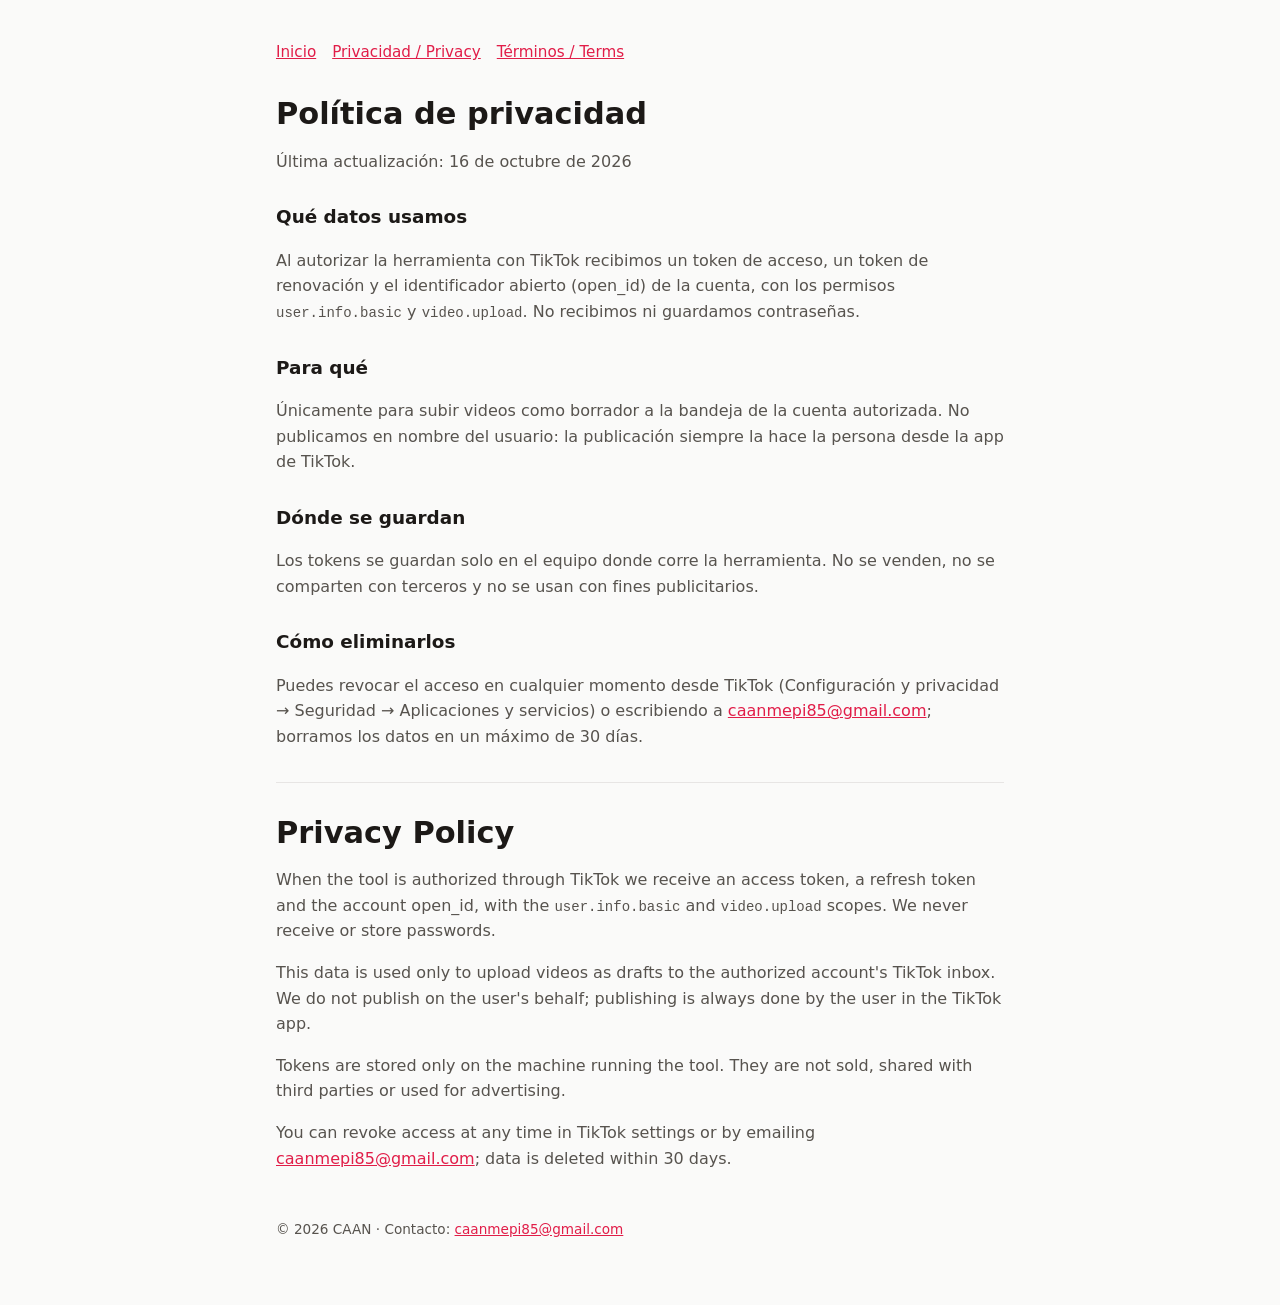
==== privacy.html @ 2ecfc0f5 "Add files via upload" ====
<!doctype html><html lang="es"><head><meta charset="utf-8"><meta name="viewport" content="width=device-width,initial-scale=1">
<title>Política de privacidad</title><link rel="stylesheet" href="/estilo.css"></head>
<body><main><nav><a href="/">Inicio</a><a href="/privacy.html">Privacidad / Privacy</a><a href="/terms.html">Términos / Terms</a></nav>
<h1>Política de privacidad</h1><p>Última actualización: 16 de octubre de 2026</p>
<h2>Qué datos usamos</h2><p>Al autorizar la herramienta con TikTok recibimos un token de acceso, un token de renovación y el identificador abierto (open_id) de la cuenta, con los permisos <code>user.info.basic</code> y <code>video.upload</code>. No recibimos ni guardamos contraseñas.</p>
<h2>Para qué</h2><p>Únicamente para subir videos como borrador a la bandeja de la cuenta autorizada. No publicamos en nombre del usuario: la publicación siempre la hace la persona desde la app de TikTok.</p>
<h2>Dónde se guardan</h2><p>Los tokens se guardan solo en el equipo donde corre la herramienta. No se venden, no se comparten con terceros y no se usan con fines publicitarios.</p>
<h2>Cómo eliminarlos</h2><p>Puedes revocar el acceso en cualquier momento desde TikTok (Configuración y privacidad → Seguridad → Aplicaciones y servicios) o escribiendo a <a href="mailto:caanmepi85@gmail.com">caanmepi85@gmail.com</a>; borramos los datos en un máximo de 30 días.</p>
<hr><h1 lang="en">Privacy Policy</h1><div lang="en">
<p>When the tool is authorized through TikTok we receive an access token, a refresh token and the account open_id, with the <code>user.info.basic</code> and <code>video.upload</code> scopes. We never receive or store passwords.</p>
<p>This data is used only to upload videos as drafts to the authorized account's TikTok inbox. We do not publish on the user's behalf; publishing is always done by the user in the TikTok app.</p>
<p>Tokens are stored only on the machine running the tool. They are not sold, shared with third parties or used for advertising.</p>
<p>You can revoke access at any time in TikTok settings or by emailing <a href="mailto:caanmepi85@gmail.com">caanmepi85@gmail.com</a>; data is deleted within 30 days.</p></div>
<footer>© 2026 CAAN · Contacto: <a href="mailto:caanmepi85@gmail.com">caanmepi85@gmail.com</a></footer></main></body></html>
---- estilo.css ----
:root{--bg:#fafaf9;--tx:#1c1917;--mut:#57534e;--ac:#e11d48;--card:#fff;--br:#e7e5e4}
@media (prefers-color-scheme:dark){:root{--bg:#1c1917;--tx:#f5f5f4;--mut:#a8a29e;--card:#292524;--br:#44403c}}
*{box-sizing:border-box}body{margin:0;background:var(--bg);color:var(--tx);font:16px/1.6 system-ui,-apple-system,"Segoe UI",sans-serif}
main{max-width:760px;margin:0 auto;padding:40px 16px 64px}h1{font-size:1.9rem;line-height:1.2;margin:0 0 8px}h2{font-size:1.15rem;margin:28px 0 6px}
p,li{color:var(--mut)}a{color:var(--ac)}nav{display:flex;gap:16px;flex-wrap:wrap;margin-bottom:32px;font-size:.95rem}
.card{background:var(--card);border:1px solid var(--br);border-radius:12px;padding:20px;margin:16px 0}
code,textarea{font:14px ui-monospace,Consolas,monospace}textarea{width:100%;min-height:110px;padding:10px;border-radius:8px;border:1px solid var(--br);background:var(--bg);color:var(--tx)}
button{background:var(--ac);color:#fff;border:0;border-radius:8px;padding:10px 18px;font-size:1rem;cursor:pointer;margin-top:10px}
footer{margin-top:48px;font-size:.85rem;color:var(--mut)}hr{border:0;border-top:1px solid var(--br);margin:32px 0}
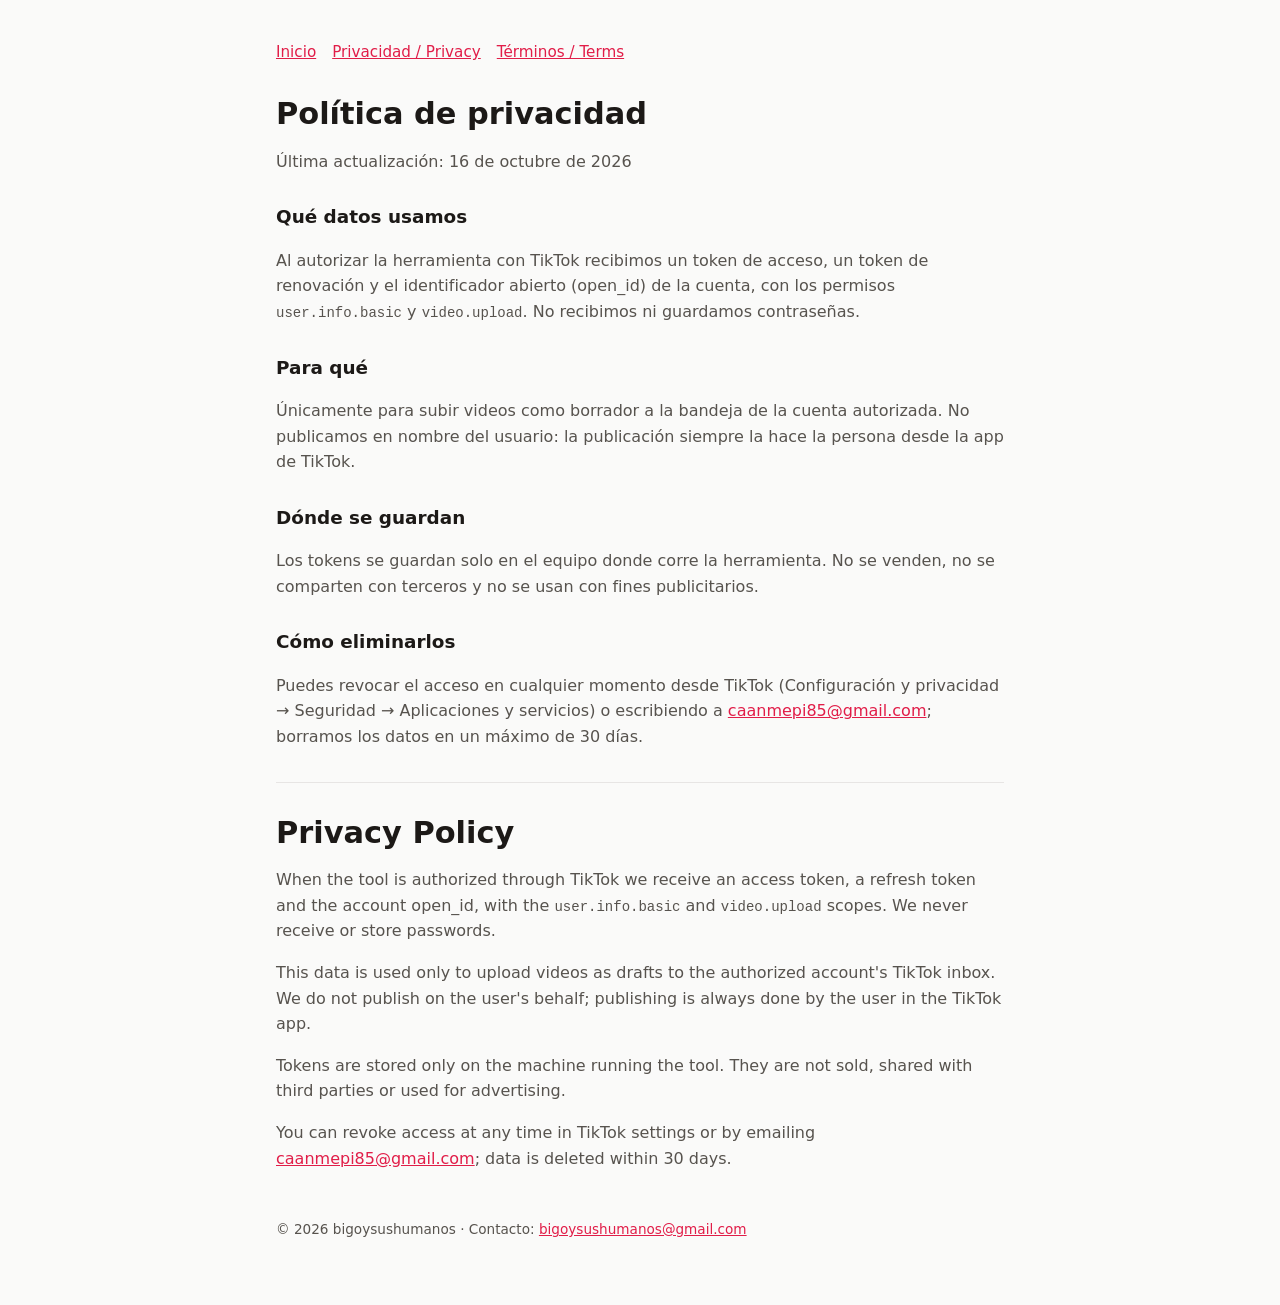
==== commit b6e9a1c0: "Update privacy.html bigo" ====
--- a/privacy.html
+++ b/privacy.html
@@ -5,10 +5,10 @@
 <h2>Qué datos usamos</h2><p>Al autorizar la herramienta con TikTok recibimos un token de acceso, un token de renovación y el identificador abierto (open_id) de la cuenta, con los permisos <code>user.info.basic</code> y <code>video.upload</code>. No recibimos ni guardamos contraseñas.</p>
 <h2>Para qué</h2><p>Únicamente para subir videos como borrador a la bandeja de la cuenta autorizada. No publicamos en nombre del usuario: la publicación siempre la hace la persona desde la app de TikTok.</p>
 <h2>Dónde se guardan</h2><p>Los tokens se guardan solo en el equipo donde corre la herramienta. No se venden, no se comparten con terceros y no se usan con fines publicitarios.</p>
-<h2>Cómo eliminarlos</h2><p>Puedes revocar el acceso en cualquier momento desde TikTok (Configuración y privacidad → Seguridad → Aplicaciones y servicios) o escribiendo a <a href="mailto:caanmepi85@gmail.com">caanmepi85@gmail.com</a>; borramos los datos en un máximo de 30 días.</p>
+<h2>Cómo eliminarlos</h2><p>Puedes revocar el acceso en cualquier momento desde TikTok (Configuración y privacidad → Seguridad → Aplicaciones y servicios) o escribiendo a <a href="mailto:bigoysushumanos@gmail.com">caanmepi85@gmail.com</a>; borramos los datos en un máximo de 30 días.</p>
 <hr><h1 lang="en">Privacy Policy</h1><div lang="en">
 <p>When the tool is authorized through TikTok we receive an access token, a refresh token and the account open_id, with the <code>user.info.basic</code> and <code>video.upload</code> scopes. We never receive or store passwords.</p>
 <p>This data is used only to upload videos as drafts to the authorized account's TikTok inbox. We do not publish on the user's behalf; publishing is always done by the user in the TikTok app.</p>
 <p>Tokens are stored only on the machine running the tool. They are not sold, shared with third parties or used for advertising.</p>
-<p>You can revoke access at any time in TikTok settings or by emailing <a href="mailto:caanmepi85@gmail.com">caanmepi85@gmail.com</a>; data is deleted within 30 days.</p></div>
-<footer>© 2026 CAAN · Contacto: <a href="mailto:caanmepi85@gmail.com">caanmepi85@gmail.com</a></footer></main></body></html>
+<p>You can revoke access at any time in TikTok settings or by emailing <a href="mailto:bigoysushumanos@gmail.com">caanmepi85@gmail.com</a>; data is deleted within 30 days.</p></div>
+<footer>© 2026 bigoysushumanos · Contacto: <a href="mailto:bigoysushumanos@gmail.com">bigoysushumanos@gmail.com</a></footer></main></body></html>
